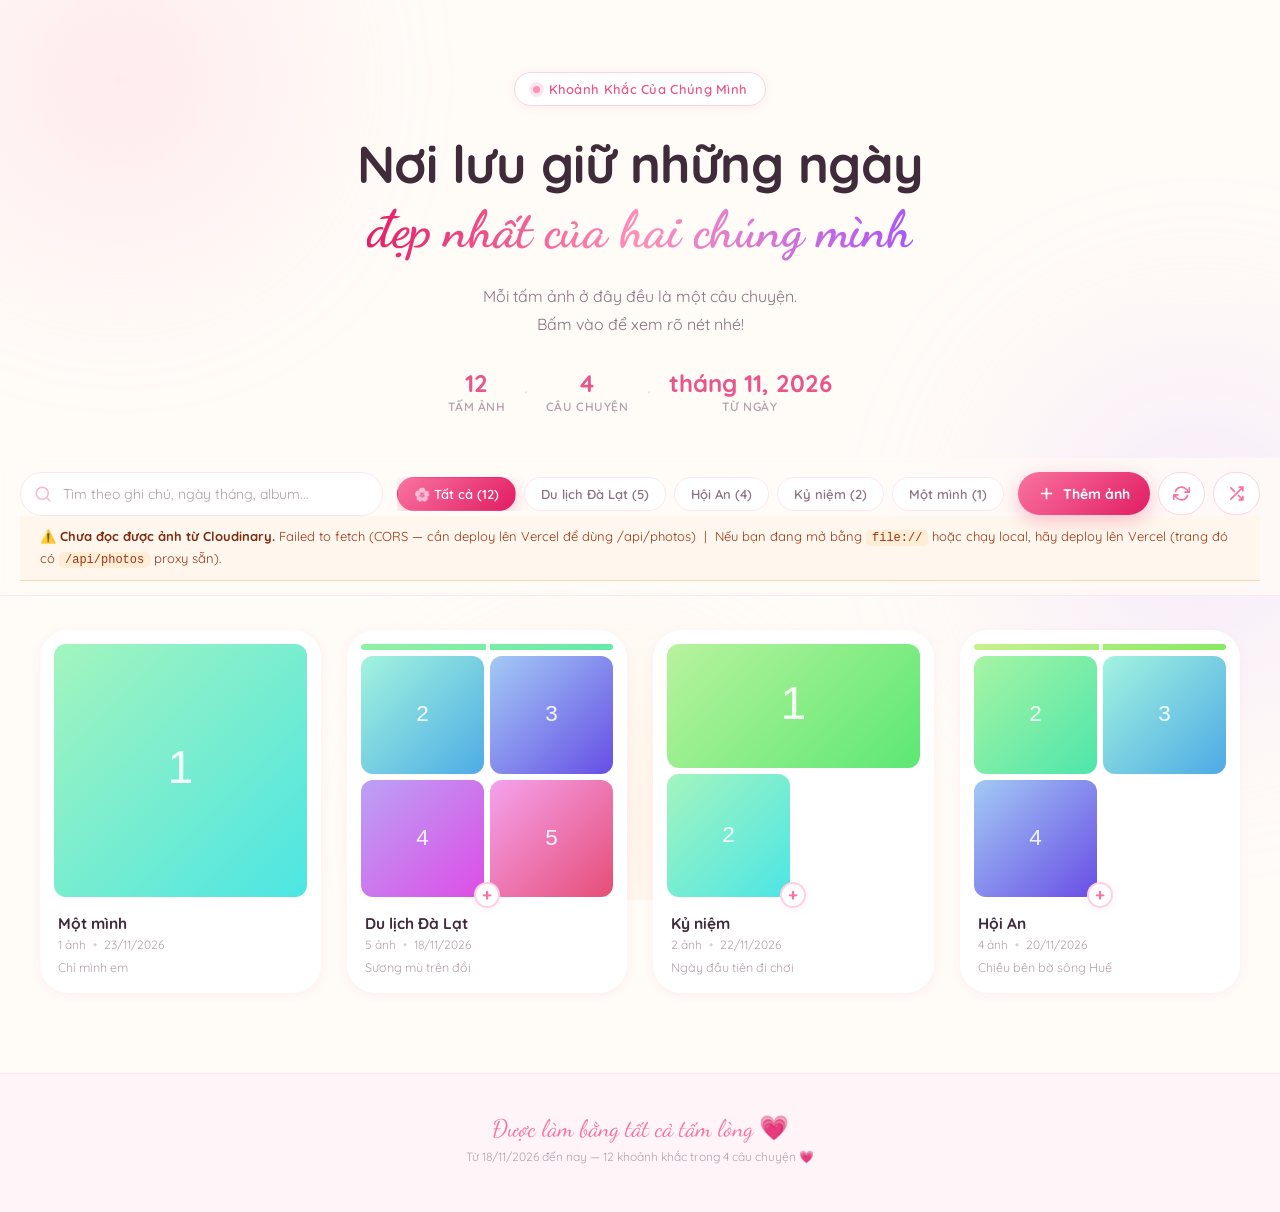
==== _preview.html @ a109d5a9 "update view" ====
<!DOCTYPE html>
<html lang="vi">
<head>
  <meta charset="UTF-8">
  <meta name="viewport" content="width=device-width, initial-scale=1.0">
  <title>Khoảnh Khắc Của Chúng Mình 💕</title>
  <link href="https://fonts.googleapis.com/css2?family=Quicksand:wght@400;500;600;700&family=Dancing+Script:wght@500;700&display=swap" rel="stylesheet">
  <link rel="stylesheet" href="style.css">
</head>
<body>
  <div class="bg-decor" aria-hidden="true">
    <div class="blob blob-1"></div><div class="blob blob-2"></div><div class="blob blob-3"></div>
    <div class="hearts" id="hearts"></div>
  </div>

  <header class="hero"><div class="hero-inner">
    <div class="hero-badge"><span class="dot"></span>Khoảnh Khắc Của Chúng Mình</div>
    <h1 class="hero-title">Nơi lưu giữ những ngày<br><span class="script">đẹp nhất của hai chúng mình</span></h1>
    <p class="hero-sub">Mỗi tấm ảnh ở đây đều là một câu chuyện.<br>Bấm vào để xem rõ nét nhé!</p>
    <div class="hero-stats">
      <div class="stat"><span class="stat-num" id="statPhotos">0</span><span class="stat-label">tấm ảnh</span></div>
      <div class="stat-sep">·</div>
      <div class="stat"><span class="stat-num" id="statAlbums">0</span><span class="stat-label">câu chuyện</span></div>
      <div class="stat-sep">·</div>
      <div class="stat"><span class="stat-num" id="statSince">—</span><span class="stat-label">từ ngày</span></div>
    </div>
  </div></header>

  <div class="toolbar" id="toolbar"><div class="toolbar-inner">
    <div class="search-box">
      <svg viewBox="0 0 24 24" class="search-icon"><path d="M21 21l-4.35-4.35M19 11a8 8 0 1 1-16 0 8 8 0 0 1 16 0z"/></svg>
      <input type="search" id="searchInput" placeholder="Tìm theo ghi chú, ngày tháng, album..." autocomplete="off">
    </div>
    <div class="filters" id="filters"></div>
    <div class="toolbar-actions">
      <button class="btn btn-primary" id="btnUpload"><svg viewBox="0 0 24 24"><path d="M12 5v14M5 12h14"/></svg>Thêm ảnh</button>
      <button class="btn btn-ghost" id="btnRefresh" title="Quét lại ảnh từ Cloudinary"><svg viewBox="0 0 24 24"><path d="M23 4v6h-6M1 20v-6h6M3.51 9a9 9 0 0 1 14.85-3.36L23 10M1 14l4.64 4.36A9 9 0 0 0 20.49 15"/></svg></button>
      <button class="btn btn-ghost" id="btnShuffle" title="Xem ngẫu nhiên"><svg viewBox="0 0 24 24"><path d="M16 3h5v5M4 20L21 3M21 16v5h-5M15 15l6 6M4 4l5 5"/></svg></button>
    </div>
  </div></div>

  <main class="container">
    <div class="stories" id="stories"></div>
    <div class="gallery" id="gallery" hidden></div>
    <div class="empty" id="emptyState" hidden>
      <div class="empty-emoji">📷</div><h3>Chưa có ảnh nào</h3>
      <p>Hãy thêm những tấm ảnh đầu tiên của hai chúng mình nhé!</p>
    </div>
    <div class="no-result" id="noResult" hidden><div class="empty-emoji">🔍</div><h3>Không tìm thấy ảnh nào</h3><p>Thử tìm với từ khóa khác nhé.</p></div>
    <div class="load-more-wrap" id="loadMoreWrap" hidden><button class="btn btn-soft" id="btnLoadMore">Xem thêm ảnh</button></div>
  </main>

  <div class="lightbox" id="lightbox" hidden>
    <button class="lb-close" id="lbClose"><svg viewBox="0 0 24 24"><path d="M18 6L6 18M6 6l12 12"/></svg></button>
    <button class="lb-nav lb-prev" id="lbPrev"><svg viewBox="0 0 24 24"><path d="M15 18l-6-6 6-6"/></svg></button>
    <button class="lb-nav lb-next" id="lbNext"><svg viewBox="0 0 24 24"><path d="M9 18l6-6-6-6"/></svg></button>
    <figure class="lb-figure">
      <div class="lb-image-wrap"><img id="lbImage" src="" alt=""><div class="lb-spinner" id="lbSpinner"></div></div>
      <figcaption class="lb-caption">
        <p id="lbNote" class="lb-note"></p>
        <div class="lb-meta"><span id="lbDate"></span><span class="dot-sep">•</span><span id="lbAlbum"></span></div>
        <div class="lb-tools">
          <a id="lbDownload" class="btn btn-soft" download>⬇ Tải ảnh</a>
          <a id="lbShare" class="btn btn-soft" target="_blank" rel="noopener">🔗 Mở ảnh gốc</a>
          <button class="btn btn-danger" id="lbDelete" type="button">🗑 Xóa ảnh</button>
        </div>
      </figcaption>
    </figure>
  </div>

  <div class="album-view" id="albumView" hidden>
    <div class="album-backdrop" data-close-album></div>
    <div class="album-panel">
      <header class="album-head">
        <div class="album-head-info">
          <h2 class="album-title" id="albumTitle">Album</h2>
          <div class="album-meta"><span id="albumCount">0 ảnh</span><span class="dot-sep">•</span><span id="albumDate"></span></div>
        </div>
        <div class="album-head-actions">
          <button class="btn btn-soft btn-sm" id="btnAddToAlbum" type="button">➕ Thêm ảnh</button>
          <button class="btn btn-soft btn-sm" id="btnEditAlbum" type="button">✏️ Sửa thông tin</button>
          <button class="btn btn-danger btn-sm" id="btnDeleteAlbum" type="button">🗑 Xóa album</button>
          <button class="album-close" id="albumClose"><svg viewBox="0 0 24 24"><path d="M18 6L6 18M6 6l12 12"/></svg></button>
        </div>
      </header>
      <div class="album-edit" id="albumEdit" hidden>
        <div class="album-edit-grid">
          <label class="field"><span class="field-label">Tên album</span><input type="text" id="albumEditName" placeholder="VD: Hội An..."></label>
          <label class="field"><span class="field-label">Ngày chụp</span><input type="date" id="albumEditDate"></label>
          <label class="field field-wide"><span class="field-label">Ghi chú</span><textarea id="albumEditNote" rows="2"></textarea></label>
        </div>
        <div class="album-edit-actions">
          <button class="btn btn-ghost btn-sm" id="btnCancelAlbumEdit" type="button">Hủy</button>
          <button class="btn btn-primary btn-sm" id="btnSaveAlbumEdit" type="button">💾 Lưu</button>
        </div>
      </div>
      <div class="album-grid" id="albumGrid"></div>
    </div>
  </div>

  <div class="modal" id="uploadModal" hidden>
    <div class="modal-backdrop" data-close></div>
    <div class="modal-card">
      <button class="modal-close" id="modalClose"><svg viewBox="0 0 24 24"><path d="M18 6L6 18M6 6l12 12"/></svg></button>
      <h2 class="modal-title">Thêm ảnh mới 💕</h2>
      <div class="dropzone" id="dropzone">
        <div class="dz-icon">🌸</div><p class="dz-title">Kéo thả ảnh vào đây</p><p class="dz-sub">hoặc</p>
        <button class="btn btn-soft" id="btnPick">Chọn ảnh từ máy</button>
        <p class="dz-hint">JPG · PNG · WEBP · GIF — tối đa 10MB mỗi ảnh</p>
        <input type="file" id="fileInput" accept="image/*" multiple hidden>
      </div>
      <div class="upload-form" id="uploadForm" hidden>
        <label class="field"><span class="field-label">Ghi chú cho tấm ảnh</span><textarea id="noteInput" rows="3"></textarea></label>
        <label class="field"><span class="field-label">Ngày chụp</span><input type="date" id="dateInput"></label>
        <label class="field"><span class="field-label">Album</span><input type="text" id="albumInput" list="albumList"><datalist id="albumList"></datalist></label>
        <div class="cloud-setup" id="cloudSetup" hidden>
          <div class="cloud-setup-head"><span class="cloud-setup-icon">☁️</span><div><strong>Cấu hình Cloudinary</strong><p>Lấy Cloud Name tại Cloudinary → Settings → API Keys</p></div></div>
          <div class="cloud-setup-row"><input type="text" id="cloudNameInput" placeholder="Cloud Name"><button class="btn btn-soft" id="btnSaveCloud">Lưu</button></div>
          <div class="cloud-keys"><input type="text" id="apiKeyInput" placeholder="API Key"><input type="password" id="apiSecretInput" placeholder="API Secret"><button class="btn btn-soft" id="btnSaveKeys">Lưu</button></div>
          <p class="cloud-setup-note"><b>Cloud Name</b> để upload ảnh. <b>API Key + Secret</b> để web đọc lại danh sách ảnh.</p>
          <button class="btn btn-soft btn-block" id="btnUseDefaultCloud" type="button">⚡ Dùng cấu hình có sẵn</button>
        </div>
        <div class="preview-row" id="previewRow"></div>
        <div class="modal-actions"><button class="btn btn-ghost" id="btnCancelUpload">Hủy</button><button class="btn btn-primary" id="btnDoUpload"><span id="uploadBtnText">Tải lên</span></button></div>
      </div>
    </div>
  </div>

  <div class="toast-wrap" id="toastWrap"></div>
  <footer class="footer"><p>Được làm bằng tất cả tấm lòng 💗</p><p class="footer-sub" id="footerSub"></p></footer>

  <script>
    // Dữ liệu giả để test giao diện
    var IMGS = [];
    function mk(n, gid, album, date, note, label){
      for(var i=1;i<=n;i++){
        IMGS.push({
          id: gid+'_'+i,
          url: 'data:image/svg+xml;utf8,' + encodeURIComponent(
            '<svg xmlns="http://www.w3.org/2000/svg" width="600" height="600">' +
            '<defs><linearGradient id="g" x1="0" y1="0" x2="1" y2="1">' +
            '<stop offset="0" stop-color="hsl('+((i*47+label*23)%360)+',80%,80%)"/>' +
            '<stop offset="1" stop-color="hsl('+((i*47+label*23+40)%360)+',75%,60%)"/>' +
            '</linearGradient></defs><rect width="600" height="600" fill="url(#g)"/>' +
            '<text x="300" y="330" font-size="110" font-family="sans-serif" fill="rgba(255,255,255,.9)" text-anchor="middle">'+(i)+'</text>' +
            '</svg>'),
          filename: 'photo'+i+'.jpg',
          note: note,
          date: date,
          album: album,
          groupId: gid,
          uploadedAt: '2026-11-'+(20+label)+'T0'+(label)+':00:00.000Z'
        });
      }
    }
    mk(4,'gA','Hội An','2026-11-20','Chiều bên bờ sông Huế',1);
    mk(2,'gB','Kỷ niệm','2026-11-22','Ngày đầu tiên đi chơi',2);
    mk(5,'gC','Du lịch Đà Lạt','2026-11-18','Sương mù trên đồi',3);
    mk(1,'gD','Một mình','2026-11-23','Chỉ mình em',4);
    window.__SEED = IMGS;
  </script>
  <script src="app.js?v=3"></script>
  <script>
    // Ghi đè loadPhotos để dùng data giả
    window.addEventListener('load', function(){
      setTimeout(function(){
        photos = window.__SEED.slice();
        filtered = photos.slice();
        applyFilters();
        renderStats();
        renderAlbumList();
      }, 300);
    });
  </script>
</body>
</html>
---- style.css ----
/* ==========================================================
   Khoảnh Khắc Của Chúng Mình — Stylesheet
   ========================================================== */

:root {
  --pink-50:  #fff5f8;
  --pink-100: #ffe6ee;
  --pink-200: #ffd0e0;
  --pink-300: #ffb3ce;
  --pink-400: #ff8fb8;
  --pink-500: #f973a0;
  --pink-600: #e8558a;
  --rose:     #e11d63;

  --purple-200: #e9d5ff;
  --purple-400: #c084fc;
  --purple-500: #a855f7;

  --cream:    #fffbf7;
  --ink:      #3f2b3a;
  --ink-soft: #8a7382;
  --ink-mute: #b39fab;

  --white: #ffffff;
  --shadow-sm: 0 2px 10px rgba(226, 100, 150, .08);
  --shadow-md: 0 8px 30px rgba(226, 100, 150, .14);
  --shadow-lg: 0 20px 60px rgba(226, 100, 150, .22);

  --radius-sm: 12px;
  --radius-md: 18px;
  --radius-lg: 28px;
  --radius-xl: 36px;

  --font-body: 'Quicksand', -apple-system, BlinkMacSystemFont, 'Segoe UI', sans-serif;
  --font-script: 'Dancing Script', cursive;
}

* { box-sizing: border-box; }

html { scroll-behavior: smooth; }

body {
  margin: 0;
  min-height: 100vh;
  font-family: var(--font-body);
  color: var(--ink);
  background: var(--cream);
  overflow-x: hidden;
  -webkit-font-smoothing: antialiased;
}

img { display: block; max-width: 100%; }

button, input, textarea {
  font-family: inherit;
  font-size: inherit;
  color: inherit;
}

[hidden] { display: none !important; }

/* ==========================================================
   NỀN TRANG TRÍ
   ========================================================== */

.bg-decor {
  position: fixed;
  inset: 0;
  z-index: -1;
  overflow: hidden;
  pointer-events: none;
}

.blob {
  position: absolute;
  border-radius: 50%;
  filter: blur(70px);
  opacity: .5;
}

.blob-1 {
  width: 480px; height: 480px;
  top: -160px; left: -120px;
  background: radial-gradient(circle, #ffd0e0, transparent 70%);
  animation: float1 18s ease-in-out infinite;
}

.blob-2 {
  width: 520px; height: 520px;
  top: 30%; right: -180px;
  background: radial-gradient(circle, #e9d5ff, transparent 70%);
  animation: float2 22s ease-in-out infinite;
}

.blob-3 {
  width: 420px; height: 420px;
  bottom: -140px; left: 30%;
  background: radial-gradient(circle, #ffe6cc, transparent 70%);
  animation: float3 20s ease-in-out infinite;
}

@keyframes float1 {
  0%, 100% { transform: translate(0, 0) scale(1); }
  50%      { transform: translate(60px, 40px) scale(1.12); }
}

@keyframes float2 {
  0%, 100% { transform: translate(0, 0) scale(1); }
  50%      { transform: translate(-70px, -50px) scale(1.08); }
}

@keyframes float3 {
  0%, 100% { transform: translate(0, 0) scale(1); }
  50%      { transform: translate(40px, -60px) scale(1.1); }
}

/* Trái tim bay */
.hearts {
  position: absolute;
  inset: 0;
}

.heart {
  position: absolute;
  bottom: -40px;
  font-size: 18px;
  opacity: 0;
  animation: floatUp linear infinite;
  will-change: transform, opacity;
}

@keyframes floatUp {
  0%   { opacity: 0; transform: translateY(0) scale(.6) rotate(0deg); }
  10%  { opacity: .8; }
  85%  { opacity: .6; }
  100% { opacity: 0; transform: translateY(-105vh) scale(1.15) rotate(20deg); }
}

/* ==========================================================
   HERO
   ========================================================== */

.hero {
  padding: 72px 20px 44px;
  text-align: center;
}

.hero-inner {
  max-width: 720px;
  margin: 0 auto;
}

.hero-badge {
  display: inline-flex;
  align-items: center;
  gap: 9px;
  padding: 8px 18px;
  border-radius: 999px;
  background: var(--white);
  border: 1px solid var(--pink-200);
  box-shadow: var(--shadow-sm);
  font-size: 13px;
  font-weight: 600;
  color: var(--pink-600);
  letter-spacing: .3px;
}

.hero-badge .dot {
  width: 7px; height: 7px;
  border-radius: 50%;
  background: var(--pink-400);
  box-shadow: 0 0 0 4px var(--pink-100);
  animation: pulse 2.2s ease-in-out infinite;
}

@keyframes pulse {
  0%, 100% { box-shadow: 0 0 0 4px var(--pink-100); }
  50%      { box-shadow: 0 0 0 8px var(--pink-50); }
}

.hero-title {
  margin: 26px 0 0;
  font-size: clamp(30px, 6vw, 52px);
  font-weight: 700;
  line-height: 1.22;
  color: var(--ink);
  letter-spacing: -.5px;
}

.hero-title .script {
  font-family: var(--font-script);
  background: linear-gradient(100deg, var(--rose), var(--pink-400), var(--purple-500));
  -webkit-background-clip: text;
  background-clip: text;
  color: transparent;
  font-weight: 700;
}

.hero-sub {
  margin: 20px auto 0;
  max-width: 460px;
  font-size: 16px;
  line-height: 1.75;
  color: var(--ink-soft);
}

.hero-stats {
  margin-top: 30px;
  display: flex;
  align-items: center;
  justify-content: center;
  gap: 18px;
  flex-wrap: wrap;
}

.stat {
  display: flex;
  flex-direction: column;
  align-items: center;
  gap: 1px;
}

.stat-num {
  font-size: 24px;
  font-weight: 700;
  color: var(--pink-600);
  font-variant-numeric: tabular-nums;
}

.stat-label {
  font-size: 12px;
  color: var(--ink-mute);
  font-weight: 600;
  text-transform: uppercase;
  letter-spacing: .6px;
}

.stat-sep { color: var(--pink-200); font-size: 22px; }

/* ==========================================================
   TOOLBAR
   ========================================================== */

.toolbar {
  position: sticky;
  top: 0;
  z-index: 40;
  padding: 14px 20px;
  background: rgba(255, 251, 247, .82);
  backdrop-filter: blur(14px);
  -webkit-backdrop-filter: blur(14px);
  border-bottom: 1px solid var(--pink-100);
}

.toolbar-inner {
  max-width: 1240px;
  margin: 0 auto;
  display: flex;
  align-items: center;
  gap: 14px;
  flex-wrap: wrap;
}

.search-box {
  position: relative;
  flex: 1 1 260px;
  min-width: 220px;
}

.search-icon {
  position: absolute;
  left: 14px; top: 50%;
  transform: translateY(-50%);
  width: 18px; height: 18px;
  fill: none;
  stroke: var(--pink-300);
  stroke-width: 2;
  stroke-linecap: round;
  pointer-events: none;
}

.search-box input {
  width: 100%;
  padding: 12px 16px 12px 42px;
  border: 1.5px solid var(--pink-100);
  border-radius: 999px;
  background: var(--white);
  outline: none;
  transition: border-color .2s, box-shadow .2s;
  font-size: 14px;
}

.search-box input::placeholder { color: var(--ink-mute); }

.search-box input:focus {
  border-color: var(--pink-300);
  box-shadow: 0 0 0 4px var(--pink-50);
}

.filters {
  display: flex;
  gap: 8px;
  overflow-x: auto;
  scrollbar-width: none;
  max-width: 100%;
}

.filters::-webkit-scrollbar { display: none; }

.chip {
  flex: 0 0 auto;
  padding: 8px 16px;
  border-radius: 999px;
  border: 1.5px solid var(--pink-100);
  background: var(--white);
  color: var(--ink-soft);
  font-size: 13px;
  font-weight: 600;
  cursor: pointer;
  transition: all .2s;
  white-space: nowrap;
}

.chip:hover {
  border-color: var(--pink-300);
  color: var(--pink-600);
  transform: translateY(-1px);
}

.chip.active {
  background: linear-gradient(135deg, var(--pink-500), var(--rose));
  border-color: transparent;
  color: var(--white);
  box-shadow: 0 4px 14px rgba(233, 85, 138, .35);
}

.toolbar-actions {
  display: flex;
  gap: 8px;
  margin-left: auto;
}

/* ==========================================================
   BUTTONS
   ========================================================== */

.btn {
  display: inline-flex;
  align-items: center;
  justify-content: center;
  gap: 8px;
  padding: 12px 20px;
  border: none;
  border-radius: 999px;
  font-size: 14px;
  font-weight: 700;
  cursor: pointer;
  text-decoration: none;
  transition: transform .18s, box-shadow .18s, opacity .18s;
  white-space: nowrap;
}

.btn svg {
  width: 17px; height: 17px;
  fill: none;
  stroke: currentColor;
  stroke-width: 2.4;
  stroke-linecap: round;
  stroke-linejoin: round;
}

.btn:active { transform: scale(.96); }

.btn:disabled { opacity: .5; cursor: not-allowed; }

.btn-primary {
  background: linear-gradient(135deg, var(--pink-500), var(--rose));
  color: var(--white);
  box-shadow: 0 6px 20px rgba(233, 85, 138, .35);
}

.btn-primary:hover:not(:disabled) {
  transform: translateY(-2px);
  box-shadow: 0 10px 26px rgba(233, 85, 138, .45);
}

.btn-soft {
  background: var(--pink-50);
  color: var(--pink-600);
  border: 1.5px solid var(--pink-200);
}

.btn-soft:hover:not(:disabled) {
  background: var(--pink-100);
  transform: translateY(-1px);
}

.btn-ghost {
  background: var(--white);
  color: var(--pink-500);
  border: 1.5px solid var(--pink-200);
  padding: 12px 14px;
}

.btn-ghost:hover { background: var(--pink-50); }

/* ---------- Cảnh báo Cloudinary ---------- */

.cloud-status {
  max-width: 1240px;
  margin: 0 auto;
  padding: 10px 20px;
  background: #fff7ed;
  border-bottom: 1px solid #fed7aa;
  color: #9a3412;
  font-size: 13px;
  line-height: 1.6;
}

.cloud-status code {
  background: #ffedd5;
  padding: 1px 6px;
  border-radius: 5px;
  font-size: 12px;
}

.cloud-status b { color: #7c2d12; }

/* ---------- Thanh đồng bộ ảnh ---------- */

.sync-bar {
  background: linear-gradient(135deg, #fdf4ff, #f0f9ff);
  border-bottom: 1px solid var(--purple-200);
}

.sync-inner {
  max-width: 1240px;
  margin: 0 auto;
  padding: 10px 20px;
  display: flex;
  align-items: center;
  gap: 14px;
  flex-wrap: wrap;
}

.sync-text {
  flex: 1 1 260px;
  font-size: 13px;
  color: var(--ink-soft);
  line-height: 1.6;
}

.sync-text b {
  color: var(--pink-600);
  font-size: 15px;
}

.sync-actions {
  display: flex;
  gap: 8px;
  flex-wrap: wrap;
}

.btn-sm {
  padding: 8px 14px;
  font-size: 12.5px;
}

.btn-sm svg { width: 15px; height: 15px; }

/* ==========================================================
   GALLERY GRID
   ========================================================== */

.container {
  max-width: 1240px;
  margin: 0 auto;
  padding: 34px 20px 80px;
}

/* ==========================================================
   CÂU CHUYỆN (STORY GRID) — mỗi nhóm ảnh = 1 ô ghép ảnh
   ========================================================== */

.stories {
  display: grid;
  grid-template-columns: repeat(auto-fill, minmax(280px, 1fr));
  gap: 26px;
}

.story {
  position: relative;
  background: var(--white);
  border-radius: var(--radius-lg);
  padding: 14px;
  box-shadow: var(--shadow-sm);
  cursor: pointer;
  transition: transform .35s cubic-bezier(.2, .8, .3, 1), box-shadow .35s;
  animation: fadeUp .5s backwards;
  outline: none;
}

.story:hover {
  transform: translateY(-6px);
  box-shadow: var(--shadow-lg);
}

.story:focus-visible {
  box-shadow: var(--shadow-lg), 0 0 0 3px var(--pink-300);
}

/* --- Khung ảnh xếp lệch nhau --- */
.story-frames {
  position: relative;
  display: grid;
  grid-template-columns: repeat(2, 1fr);
  grid-template-rows: repeat(2, 1fr);
  gap: 6px;
  aspect-ratio: 1 / 1;
  margin-bottom: 12px;
}

.story-frame {
  position: relative;
  overflow: hidden;
  border-radius: 12px;
  background: var(--pink-50);
}

.story-frame img {
  width: 100%;
  height: 100%;
  object-fit: cover;
  display: block;
  transition: transform .5s cubic-bezier(.2, .8, .3, 1);
}

.story:hover .story-frame img { transform: scale(1.06); }

/* Ảnh 1 chiếm 2x2 */
.story-frame-1 {
  grid-column: 1 / 3;
  grid-row: 1 / 3;
}

/* Khi chỉ có 1 ảnh */
.story-frames:has(.story-frame-1:only-child) {
  grid-template-columns: 1fr;
  grid-template-rows: 1fr;
}

.story-frames:has(.story-frame-1:only-child) .story-frame-1 {
  grid-column: 1 / 2;
  grid-row: 1 / 2;
}

/* Dấu "+" nối các khung */
.story-plus {
  position: absolute;
  left: 50%;
  bottom: -11px;
  transform: translateX(-50%);
  width: 26px;
  height: 26px;
  border-radius: 50%;
  background: var(--white);
  color: var(--pink-500);
  border: 2px solid var(--pink-200);
  display: flex;
  align-items: center;
  justify-content: center;
  font-size: 17px;
  font-weight: 700;
  line-height: 1;
  box-shadow: var(--shadow-sm);
  z-index: 3;
}

/* --- Thông tin nhóm --- */
.story-info { padding: 4px 4px 2px; }

.story-title {
  margin: 0 0 4px;
  font-size: 15.5px;
  font-weight: 700;
  color: var(--ink);
  font-family: 'Quicksand', sans-serif;
}

.story-sub {
  display: flex;
  align-items: center;
  gap: 7px;
  font-size: 12px;
  color: var(--ink-mute);
  margin-bottom: 6px;
}

.story-note {
  margin: 0;
  font-size: 12.5px;
  line-height: 1.55;
  color: var(--ink-mute);
  display: -webkit-box;
  -webkit-line-clamp: 2;
  -webkit-box-orient: vertical;
  overflow: hidden;
}

/* ==========================================================
   ALBUM VIEW (modal xem nhóm ảnh)
   ========================================================== */

.album-view {
  position: fixed;
  inset: 0;
  z-index: 500;
  display: flex;
  align-items: center;
  justify-content: center;
  padding: 24px;
}

.album-view[hidden] { display: none; }

.album-backdrop {
  position: absolute;
  inset: 0;
  background: rgba(40, 25, 50, .55);
  backdrop-filter: blur(6px);
  animation: fadeIn .2s ease;
}

.album-panel {
  position: relative;
  z-index: 1;
  width: 100%;
  max-width: 1000px;
  max-height: 88vh;
  background: var(--white);
  border-radius: 24px;
  box-shadow: 0 30px 80px rgba(0, 0, 0, .3);
  display: flex;
  flex-direction: column;
  overflow: hidden;
  animation: popIn .28s cubic-bezier(.34, 1.56, .64, 1);
}

.album-head {
  display: flex;
  align-items: flex-start;
  justify-content: space-between;
  gap: 16px;
  padding: 20px 24px 16px;
  border-bottom: 1.5px solid var(--pink-100);
  flex-shrink: 0;
}

.album-title {
  margin: 0 0 4px;
  font-family: 'Dancing Script', cursive;
  font-size: 30px;
  color: var(--pink-600);
  line-height: 1.2;
}

.album-meta {
  display: flex;
  align-items: center;
  gap: 7px;
  font-size: 12.5px;
  color: var(--ink-mute);
}

.album-head-actions {
  display: flex;
  align-items: center;
  gap: 8px;
  flex-wrap: wrap;
}

.album-close {
  width: 38px;
  height: 38px;
  border: none;
  border-radius: 50%;
  background: var(--pink-50);
  color: var(--pink-600);
  cursor: pointer;
  display: flex;
  align-items: center;
  justify-content: center;
  flex-shrink: 0;
  transition: background .2s;
}

.album-close:hover { background: var(--pink-100); }

.album-close svg {
  width: 20px;
  height: 20px;
  fill: none;
  stroke: currentColor;
  stroke-width: 2.2;
  stroke-linecap: round;
}

/* --- Form sửa thông tin --- */
.album-edit {
  padding: 16px 24px;
  background: var(--pink-50);
  border-bottom: 1.5px solid var(--pink-100);
  flex-shrink: 0;
  animation: fadeIn .2s ease;
}

.album-edit[hidden] { display: none; }

.album-edit-grid {
  display: grid;
  grid-template-columns: 1fr 1fr;
  gap: 12px;
}

.field-wide { grid-column: 1 / -1; }

.album-edit-actions {
  display: flex;
  gap: 8px;
  justify-content: flex-end;
  margin-top: 12px;
}

/* --- Lưới ảnh trong album --- */
.album-grid {
  display: grid;
  grid-template-columns: repeat(auto-fill, minmax(160px, 1fr));
  gap: 12px;
  padding: 20px 24px 26px;
  overflow-y: auto;
}

.album-cell {
  position: relative;
  margin: 0;
  aspect-ratio: 1 / 1;
  border-radius: 14px;
  overflow: hidden;
  background: var(--pink-50);
  cursor: zoom-in;
  animation: fadeUp .4s backwards;
  transition: transform .3s;
}

.album-cell:hover { transform: translateY(-4px) scale(1.02); }

.album-cell img {
  width: 100%;
  height: 100%;
  object-fit: cover;
  display: block;
}

.album-cell figcaption {
  position: absolute;
  left: 0;
  right: 0;
  bottom: 0;
  padding: 20px 10px 8px;
  background: linear-gradient(to top, rgba(40, 25, 50, .82), transparent);
  color: #fff;
  font-size: 11.5px;
  line-height: 1.4;
}

/* Responsive */
@media (max-width: 720px) {
  .stories { grid-template-columns: repeat(auto-fill, minmax(160px, 1fr)); gap: 16px; }
  .album-view { padding: 0; }
  .album-panel { max-width: 100%; max-height: 100%; height: 100%; border-radius: 0; }
  .album-head { padding: 16px 18px 12px; flex-direction: column; }
  .album-head-actions { width: 100%; }
  .album-grid { grid-template-columns: repeat(auto-fill, minmax(110px, 1fr)); padding: 16px 18px 22px; }
  .album-edit-grid { grid-template-columns: 1fr; }
  .album-title { font-size: 25px; }
}

.gallery {
  display: grid;
  grid-template-columns: repeat(auto-fill, minmax(250px, 1fr));
  gap: 20px;
}

.card {
  position: relative;
  border-radius: var(--radius-lg);
  overflow: hidden;
  background: var(--white);
  box-shadow: var(--shadow-sm);
  cursor: zoom-in;
  aspect-ratio: 4 / 5;
  transition: transform .35s cubic-bezier(.2, .8, .3, 1), box-shadow .35s;
  animation: fadeUp .5s backwards;
}

@keyframes fadeUp {
  from { opacity: 0; transform: translateY(22px); }
  to   { opacity: 1; transform: translateY(0); }
}

.card:hover {
  transform: translateY(-6px) scale(1.015);
  box-shadow: var(--shadow-lg);
  z-index: 2;
}

.card-img {
  width: 100%;
  height: 100%;
  object-fit: cover;
  transition: transform .6s cubic-bezier(.2, .8, .3, 1);
  background: linear-gradient(135deg, var(--pink-50), var(--pink-100));
}

.card:hover .card-img { transform: scale(1.08); }

/* Ảnh đã bị xóa trên Cloudinary (URL 404) */
.card-img-missing { display: none; }

.card-missing {
  position: absolute;
  inset: 0;
  display: flex;
  flex-direction: column;
  align-items: center;
  justify-content: center;
  gap: 6px;
  background: repeating-linear-gradient(
    45deg,
    var(--pink-50),
    var(--pink-50) 12px,
    var(--pink-100) 12px,
    var(--pink-100) 24px
  );
  color: var(--pink-600);
  text-align: center;
  padding: 12px;
}

.card-missing span { font-size: 34px; opacity: .6; }
.card-missing small { font-size: 12px; font-weight: 700; letter-spacing: .5px; }
.card-missing-note {
  font-size: 11px !important;
  font-weight: 400 !important;
  color: var(--ink-mute) !important;
  opacity: .8;
}

.card-overlay {
  position: absolute;
  inset: 0;
  background: linear-gradient(to top,
    rgba(63, 43, 58, .82) 0%,
    rgba(63, 43, 58, .35) 35%,
    rgba(63, 43, 58, 0) 65%);
  opacity: 0;
  transition: opacity .3s;
  display: flex;
  flex-direction: column;
  justify-content: flex-end;
  padding: 18px;
  color: var(--white);
}

.card:hover .card-overlay { opacity: 1; }

.card-note {
  font-size: 14px;
  font-weight: 600;
  line-height: 1.5;
  margin: 0 0 8px;
  display: -webkit-box;
  -webkit-line-clamp: 3;
  -webkit-box-orient: vertical;
  overflow: hidden;
}

.card-meta {
  display: flex;
  align-items: center;
  gap: 8px;
  font-size: 11.5px;
  font-weight: 600;
  opacity: .9;
}

.card-meta .sep { opacity: .5; }

.card-badge {
  position: absolute;
  top: 14px; left: 14px;
  padding: 5px 12px;
  border-radius: 999px;
  background: rgba(255, 255, 255, .92);
  backdrop-filter: blur(8px);
  color: var(--pink-600);
  font-size: 11px;
  font-weight: 700;
  box-shadow: var(--shadow-sm);
}

/* ==========================================================
   EMPTY / NO RESULT
   ========================================================== */

.empty, .no-result {
  text-align: center;
  padding: 80px 20px;
  animation: fadeUp .5s backwards;
}

.empty-emoji {
  font-size: 64px;
  margin-bottom: 16px;
  animation: bob 3s ease-in-out infinite;
}

@keyframes bob {
  0%, 100% { transform: translateY(0) rotate(-4deg); }
  50%      { transform: translateY(-12px) rotate(4deg); }
}

.empty h3, .no-result h3 {
  margin: 0 0 8px;
  font-size: 22px;
  color: var(--ink);
}

.empty p, .no-result p {
  margin: 0 0 24px;
  color: var(--ink-soft);
  font-size: 15px;
}

.load-more-wrap {
  text-align: center;
  margin-top: 40px;
}

/* ==========================================================
   LIGHTBOX
   ========================================================== */

.lightbox {
  position: fixed;
  inset: 0;
  z-index: 100;
  background: rgba(35, 22, 30, .93);
  backdrop-filter: blur(10px);
  display: flex;
  align-items: center;
  justify-content: center;
  padding: 30px 20px;
  animation: fadeIn .25s ease;
}

@keyframes fadeIn { from { opacity: 0; } to { opacity: 1; } }
@keyframes popIn {
  from { opacity: 0; transform: scale(.88) translateY(12px); }
  to   { opacity: 1; transform: scale(1) translateY(0); }
}

.lb-figure {
  margin: 0;
  max-width: min(1100px, 100%);
  max-height: 100%;
  display: flex;
  flex-direction: column;
  gap: 16px;
  align-items: center;
}

.lb-image-wrap {
  position: relative;
  border-radius: var(--radius-md);
  overflow: hidden;
  background: rgba(255, 255, 255, .05);
  box-shadow: 0 30px 80px rgba(0, 0, 0, .5);
  display: flex;
}

.lb-image-wrap img {
  max-width: 100%;
  max-height: 68vh;
  width: auto;
  height: auto;
  object-fit: contain;
}

.lb-spinner {
  position: absolute;
  top: 50%; left: 50%;
  transform: translate(-50%, -50%);
  width: 40px; height: 40px;
  border: 3px solid rgba(255, 255, 255, .2);
  border-top-color: var(--pink-300);
  border-radius: 50%;
  animation: spin .8s linear infinite;
  display: none;
}

.lb-spinner.show { display: block; }

@keyframes spin { to { transform: translate(-50%, -50%) rotate(360deg); } }

.lb-caption {
  color: var(--white);
  text-align: center;
  max-width: 640px;
}

.lb-note {
  margin: 0 0 8px;
  font-size: 16px;
  line-height: 1.6;
  font-weight: 600;
}

.lb-meta {
  display: flex;
  align-items: center;
  justify-content: center;
  gap: 9px;
  font-size: 12.5px;
  color: rgba(255, 255, 255, .65);
  margin-bottom: 14px;
}

.dot-sep { opacity: .5; }

.lb-tools {
  display: flex;
  gap: 10px;
  justify-content: center;
  flex-wrap: wrap;
}

.lb-tools .btn-soft {
  background: rgba(255, 255, 255, .12);
  border-color: rgba(255, 255, 255, .25);
  color: var(--white);
}

.lb-tools .btn-soft:hover { background: rgba(255, 255, 255, .2); }

/* Nút xóa ảnh trong lightbox */
.btn-danger {
  background: rgba(244, 63, 94, .18);
  color: #ffd9df;
  border: 1.5px solid rgba(244, 63, 94, .5);
}

.btn-danger:hover:not(:disabled) {
  background: rgba(244, 63, 94, .35);
  border-color: rgba(244, 63, 94, .8);
  transform: translateY(-1px);
}

.btn-danger:disabled {
  opacity: .55;
  cursor: not-allowed;
}

.btn-danger.btn-danger-solid {
  background: #f43f5e;
  color: #fff;
  border-color: #f43f5e;
}

.btn-danger.btn-danger-solid:hover:not(:disabled) {
  background: #e11d48;
  border-color: #e11d48;
}

/* ======== Hộp thoại xác nhận xóa ======== */
.confirm-overlay {
  position: fixed;
  inset: 0;
  z-index: 999;
  background: rgba(30, 20, 45, .55);
  backdrop-filter: blur(4px);
  display: flex;
  align-items: center;
  justify-content: center;
  padding: 20px;
  animation: fadeIn .18s ease;
}

.confirm-overlay[hidden] { display: none; }

.confirm-box {
  width: 100%;
  max-width: 400px;
  background: var(--white);
  border-radius: 20px;
  padding: 24px;
  box-shadow: 0 24px 60px rgba(0, 0, 0, .28);
  animation: popIn .22s cubic-bezier(.34, 1.56, .64, 1);
  text-align: center;
}

.confirm-title {
  margin: 0 0 10px;
  font-family: 'Dancing Script', cursive;
  font-size: 28px;
  color: var(--pink-600);
}

.confirm-msg {
  margin: 0 0 20px;
  font-size: 14px;
  line-height: 1.6;
  color: var(--ink);
}

.confirm-actions {
  display: flex;
  gap: 10px;
  justify-content: center;
}

.lb-close, .lb-nav {
  position: absolute;
  z-index: 5;
  width: 48px; height: 48px;
  border: none;
  border-radius: 50%;
  background: rgba(255, 255, 255, .12);
  color: var(--white);
  cursor: pointer;
  display: flex;
  align-items: center;
  justify-content: center;
  transition: background .2s, transform .2s;
}

.lb-close:hover, .lb-nav:hover {
  background: rgba(255, 255, 255, .26);
  transform: scale(1.08);
}

.lb-close svg, .lb-nav svg {
  width: 22px; height: 22px;
  fill: none;
  stroke: currentColor;
  stroke-width: 2;
  stroke-linecap: round;
}

.lb-close { top: 22px; right: 22px; }
.lb-prev  { left: 22px; top: 50%; transform: translateY(-50%); }
.lb-next  { right: 22px; top: 50%; transform: translateY(-50%); }

.lb-prev:hover, .lb-next:hover { transform: translateY(-50%) scale(1.08); }

/* ==========================================================
   MODAL
   ========================================================== */

.modal {
  position: fixed;
  inset: 0;
  z-index: 110;
  display: flex;
  align-items: center;
  justify-content: center;
  padding: 24px 18px;
  animation: fadeIn .22s ease;
}

.modal-backdrop {
  position: absolute;
  inset: 0;
  background: rgba(63, 43, 58, .55);
  backdrop-filter: blur(6px);
}

.modal-card {
  position: relative;
  width: min(560px, 100%);
  max-height: 92vh;
  overflow-y: auto;
  background: var(--white);
  border-radius: var(--radius-xl);
  padding: 32px;
  box-shadow: var(--shadow-lg);
  animation: popUp .3s cubic-bezier(.2, .9, .3, 1.1);
}

@keyframes popUp {
  from { opacity: 0; transform: translateY(26px) scale(.95); }
  to   { opacity: 1; transform: translateY(0) scale(1); }
}

.modal-title {
  margin: 0 0 22px;
  font-size: 24px;
  text-align: center;
  color: var(--ink);
}

.modal-close {
  position: absolute;
  top: 18px; right: 18px;
  width: 36px; height: 36px;
  border: none;
  border-radius: 50%;
  background: var(--pink-50);
  color: var(--pink-500);
  cursor: pointer;
  display: flex;
  align-items: center;
  justify-content: center;
  transition: background .2s, transform .2s;
}

.modal-close:hover { background: var(--pink-100); transform: rotate(90deg); }

.modal-close svg {
  width: 18px; height: 18px;
  fill: none; stroke: currentColor; stroke-width: 2.2; stroke-linecap: round;
}

/* ---------- Dropzone ---------- */

.dropzone {
  border: 2.5px dashed var(--pink-200);
  border-radius: var(--radius-lg);
  background: var(--pink-50);
  padding: 38px 24px;
  text-align: center;
  transition: all .25s;
  cursor: pointer;
}

.dropzone:hover, .dropzone.dragover {
  border-color: var(--pink-400);
  background: var(--pink-100);
  transform: scale(1.01);
}

.dz-icon { font-size: 46px; margin-bottom: 12px; }

.dz-title {
  margin: 0 0 6px;
  font-size: 17px;
  font-weight: 700;
  color: var(--ink);
}

.dz-sub {
  margin: 12px 0;
  font-size: 13px;
  color: var(--ink-mute);
}

.dz-hint {
  margin: 16px 0 0;
  font-size: 12px;
  color: var(--ink-mute);
}

/* ---------- Form ---------- */

.upload-form { animation: fadeUp .3s ease; }

.field {
  display: block;
  margin-bottom: 16px;
}

.field-label {
  display: block;
  margin-bottom: 7px;
  font-size: 13px;
  font-weight: 700;
  color: var(--ink-soft);
}

.field input, .field textarea {
  width: 100%;
  padding: 12px 15px;
  border: 1.5px solid var(--pink-100);
  border-radius: var(--radius-sm);
  background: var(--pink-50);
  outline: none;
  resize: vertical;
  transition: border-color .2s, box-shadow .2s, background .2s;
  font-size: 14px;
}

.field input:focus, .field textarea:focus {
  border-color: var(--pink-300);
  background: var(--white);
  box-shadow: 0 0 0 4px var(--pink-50);
}

.preview-row {
  display: flex;
  gap: 10px;
  flex-wrap: wrap;
  margin: 6px 0 20px;
}

/* ---------- Cấu hình Cloudinary ---------- */

.cloud-setup {
  background: linear-gradient(135deg, #f0f9ff, #fdf4ff);
  border: 1.5px dashed var(--purple-200);
  border-radius: var(--radius-md);
  padding: 16px;
  margin-bottom: 18px;
}

.cloud-setup-head {
  display: flex;
  align-items: flex-start;
  gap: 12px;
  margin-bottom: 12px;
}

.cloud-setup-icon { font-size: 24px; line-height: 1.2; }

.cloud-setup-head strong {
  display: block;
  font-size: 14px;
  color: var(--ink);
  margin-bottom: 2px;
}

.cloud-setup-head p {
  margin: 0;
  font-size: 12px;
  color: var(--ink-soft);
}

.cloud-setup-row {
  display: flex;
  gap: 8px;
}

.cloud-keys {
  display: flex;
  gap: 8px;
  margin-top: 8px;
}

.cloud-keys input {
  flex: 1;
  padding: 9px 13px;
  border: 1.5px solid var(--purple-200);
  border-radius: var(--radius-sm);
  background: var(--white);
  outline: none;
  font-size: 13px;
  min-width: 0;
}

.cloud-keys input:focus {
  border-color: var(--purple-400);
  box-shadow: 0 0 0 4px rgba(192, 132, 252, .12);
}

.cloud-setup-row input,
.cloud-keys input {
  flex: 1;
  padding: 10px 14px;
  border: 1.5px solid var(--purple-200);
  border-radius: var(--radius-sm);
  background: var(--white);
  outline: none;
  font-size: 13.5px;
  font-weight: 600;
  min-width: 0;
}

.cloud-setup-row input:focus {
  border-color: var(--purple-400);
  box-shadow: 0 0 0 4px rgba(192, 132, 252, .12);
}

.cloud-setup-note {
  margin: 10px 0 0 !important;
  font-size: 11.5px !important;
  color: var(--ink-mute) !important;
}

.cloud-setup-note code {
  background: var(--pink-100);
  padding: 1px 6px;
  border-radius: 5px;
  font-size: 11px;
  color: var(--pink-600);
}

#btnUseDefaultCloud {
  margin-top: 10px;
  width: 100%;
  border-style: dashed;
  border-color: var(--pink-300);
  color: var(--pink-600);
  font-weight: 700;
}

#btnUseDefaultCloud:hover {
  background: var(--pink-100);
  border-style: solid;
}

.preview-item {
  position: relative;
  width: 76px; height: 76px;
  border-radius: var(--radius-sm);
  overflow: hidden;
  border: 2px solid var(--pink-200);
  animation: fadeUp .35s backwards;
}

.preview-item img {
  width: 100%; height: 100%;
  object-fit: cover;
}

.preview-item .rm {
  position: absolute;
  top: 3px; right: 3px;
  width: 20px; height: 20px;
  border: none;
  border-radius: 50%;
  background: rgba(63, 43, 58, .72);
  color: #fff;
  font-size: 13px;
  line-height: 1;
  cursor: pointer;
  display: flex;
  align-items: center;
  justify-content: center;
}

.preview-item .rm:hover { background: var(--rose); }

.modal-actions {
  display: flex;
  gap: 10px;
  justify-content: flex-end;
  margin-top: 8px;
}

/* ==========================================================
   TOAST
   ========================================================== */

.toast-wrap {
  position: fixed;
  bottom: 24px;
  left: 50%;
  transform: translateX(-50%);
  z-index: 200;
  display: flex;
  flex-direction: column;
  gap: 10px;
  align-items: center;
  pointer-events: none;
}

.toast {
  padding: 13px 24px;
  border-radius: 999px;
  background: rgba(63, 43, 58, .95);
  color: var(--white);
  font-size: 14px;
  font-weight: 600;
  box-shadow: var(--shadow-md);
  animation: toastIn .3s cubic-bezier(.2, .9, .3, 1.1);
  max-width: 90vw;
  text-align: center;
}

.toast.success { background: linear-gradient(135deg, #f472b6, #db2777); }
.toast.error   { background: linear-gradient(135deg, #fb7185, #e11d48); }

@keyframes toastIn {
  from { opacity: 0; transform: translateY(18px) scale(.92); }
  to   { opacity: 1; transform: translateY(0) scale(1); }
}

.toast.out { animation: toastOut .3s forwards; }

@keyframes toastOut {
  to { opacity: 0; transform: translateY(14px) scale(.94); }
}

/* ==========================================================
   FOOTER
   ========================================================== */

.footer {
  text-align: center;
  padding: 40px 20px 50px;
  border-top: 1px solid var(--pink-100);
  background: var(--pink-50);
}

.footer p {
  margin: 0;
  font-family: var(--font-script);
  font-size: 24px;
  color: var(--pink-500);
}

.footer-sub {
  margin-top: 6px !important;
  font-family: var(--font-body) !important;
  font-size: 12px !important;
  color: var(--ink-mute) !important;
}

/* ==========================================================
   RESPONSIVE
   ========================================================== */

@media (max-width: 768px) {
  .hero { padding: 48px 18px 32px; }
  .toolbar { padding: 12px 14px; }
  .toolbar-inner { gap: 10px; }
  .toolbar-actions { width: 100%; margin-left: 0; }
  .toolbar-actions .btn-primary { flex: 1; }
  .gallery { grid-template-columns: repeat(auto-fill, minmax(150px, 1fr)); gap: 12px; }
  .container { padding: 24px 14px 60px; }
  .card { border-radius: var(--radius-md); }
  .lb-close { top: 14px; right: 14px; }
  .lb-prev  { left: 8px; }
  .lb-next  { right: 8px; }
  .lb-image-wrap img { max-height: 58vh; }
  .modal-card { padding: 26px 20px; border-radius: var(--radius-lg); }
}

@media (max-width: 420px) {
  .gallery { grid-template-columns: repeat(2, 1fr); }
  .stat-sep { display: none; }
  .hero-stats { gap: 22px; }
}

/* ==========================================================
   IN
   ========================================================== */

@media (prefers-reduced-motion: reduce) {
  *, *::before, *::after {
    animation-duration: .01ms !important;
    animation-iteration-count: 1 !important;
    transition-duration: .01ms !important;
  }
}
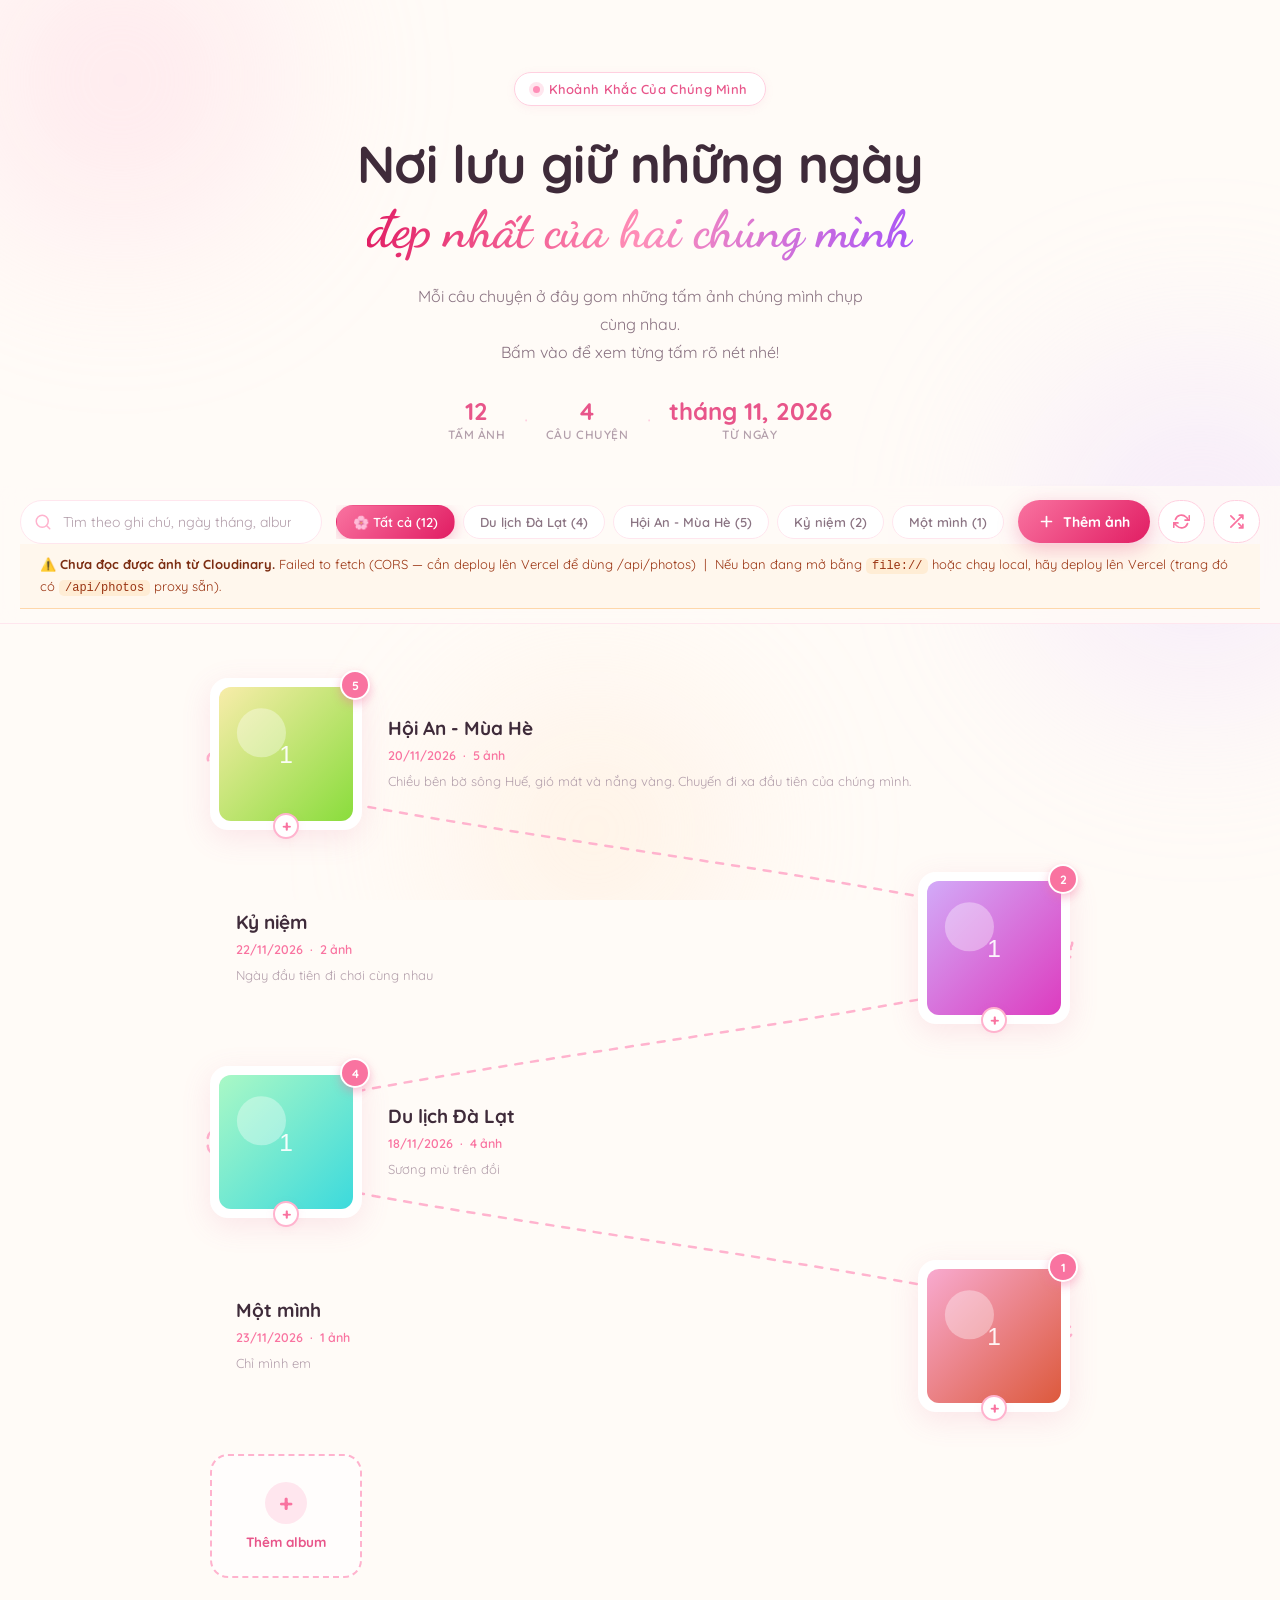
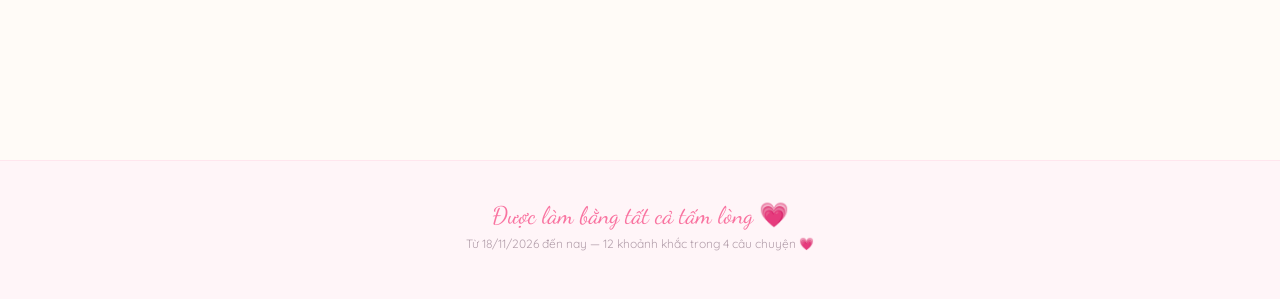
==== commit e396b508: "update V4" ====
--- a/_preview.html
+++ b/_preview.html
@@ -16,7 +16,7 @@
   <header class="hero"><div class="hero-inner">
     <div class="hero-badge"><span class="dot"></span>Khoảnh Khắc Của Chúng Mình</div>
     <h1 class="hero-title">Nơi lưu giữ những ngày<br><span class="script">đẹp nhất của hai chúng mình</span></h1>
-    <p class="hero-sub">Mỗi tấm ảnh ở đây đều là một câu chuyện.<br>Bấm vào để xem rõ nét nhé!</p>
+    <p class="hero-sub">Mỗi câu chuyện ở đây gom những tấm ảnh chúng mình chụp cùng nhau.<br>Bấm vào để xem từng tấm rõ nét nhé!</p>
     <div class="hero-stats">
       <div class="stat"><span class="stat-num" id="statPhotos">0</span><span class="stat-label">tấm ảnh</span></div>
       <div class="stat-sep">·</div>
@@ -130,38 +130,40 @@
   <footer class="footer"><p>Được làm bằng tất cả tấm lòng 💗</p><p class="footer-sub" id="footerSub"></p></footer>
 
   <script>
-    // Dữ liệu giả để test giao diện
     var IMGS = [];
-    function mk(n, gid, album, date, note, label){
+    function svgImg(h, txt){
+      return 'data:image/svg+xml;utf8,' + encodeURIComponent(
+        '<svg xmlns="http://www.w3.org/2000/svg" width="600" height="600">' +
+        '<defs><linearGradient id="g" x1="0" y1="0" x2="1" y2="1">' +
+        '<stop offset="0" stop-color="hsl('+h+',85%,82%)"/>' +
+        '<stop offset="1" stop-color="hsl('+(h+40)+',70%,55%)"/>' +
+        '</linearGradient></defs><rect width="600" height="600" fill="url(#g)"/>' +
+        '<circle cx="'+(150+txt*40)+'" cy="'+(180+txt*25)+'" r="110" fill="rgba(255,255,255,.35)"/>' +
+        '<text x="300" y="340" font-size="110" font-family="sans-serif" fill="rgba(255,255,255,.92)" text-anchor="middle">'+txt+'</text>' +
+        '</svg>');
+    }
+    function mk(n, gid, album, date, note, label, hue){
       for(var i=1;i<=n;i++){
         IMGS.push({
           id: gid+'_'+i,
-          url: 'data:image/svg+xml;utf8,' + encodeURIComponent(
-            '<svg xmlns="http://www.w3.org/2000/svg" width="600" height="600">' +
-            '<defs><linearGradient id="g" x1="0" y1="0" x2="1" y2="1">' +
-            '<stop offset="0" stop-color="hsl('+((i*47+label*23)%360)+',80%,80%)"/>' +
-            '<stop offset="1" stop-color="hsl('+((i*47+label*23+40)%360)+',75%,60%)"/>' +
-            '</linearGradient></defs><rect width="600" height="600" fill="url(#g)"/>' +
-            '<text x="300" y="330" font-size="110" font-family="sans-serif" fill="rgba(255,255,255,.9)" text-anchor="middle">'+(i)+'</text>' +
-            '</svg>'),
+          url: svgImg((hue+i*31)%360, i),
           filename: 'photo'+i+'.jpg',
-          note: note,
+          note: (i===1)?note:'',
           date: date,
           album: album,
           groupId: gid,
-          uploadedAt: '2026-11-'+(20+label)+'T0'+(label)+':00:00.000Z'
+          uploadedAt: '2026-11-'+(20-label)+'T0'+label+':00:00.000Z'
         });
       }
     }
-    mk(4,'gA','Hội An','2026-11-20','Chiều bên bờ sông Huế',1);
-    mk(2,'gB','Kỷ niệm','2026-11-22','Ngày đầu tiên đi chơi',2);
-    mk(5,'gC','Du lịch Đà Lạt','2026-11-18','Sương mù trên đồi',3);
-    mk(1,'gD','Một mình','2026-11-23','Chỉ mình em',4);
+    mk(5,'gA','Hội An - Mùa Hè','2026-11-20','Chiều bên bờ sông Huế, gió mát và nắng vàng. Chuyến đi xa đầu tiên của chúng mình.',1,20);
+    mk(2,'gB','Kỷ niệm','2026-11-22','Ngày đầu tiên đi chơi cùng nhau',2,240);
+    mk(4,'gC','Du lịch Đà Lạt','2026-11-18','Sương mù trên đồi',3,110);
+    mk(1,'gD','Một mình','2026-11-23','Chỉ mình em',4,300);
     window.__SEED = IMGS;
   </script>
-  <script src="app.js?v=3"></script>
+  <script src="app.js?v=5"></script>
   <script>
-    // Ghi đè loadPhotos để dùng data giả
     window.addEventListener('load', function(){
       setTimeout(function(){
         photos = window.__SEED.slice();
--- a/style.css
+++ b/style.css
@@ -479,21 +479,64 @@
 }
 
 /* ==========================================================
-   CÂU CHUYỆN (STORY GRID) — mỗi nhóm ảnh = 1 ô ghép ảnh
+   TIMELINE ZIGZAG — album xếp xen kẽ trái/phải, nối bằng đường nét đứt
    ========================================================== */
 
 .stories {
-  display: grid;
-  grid-template-columns: repeat(auto-fill, minmax(280px, 1fr));
-  gap: 26px;
-}
-
+  position: relative;
+  max-width: 860px;
+  margin: 0 auto;
+  padding: 20px 0 60px;
+}
+
+/* --- Đường nét đứt uốn lượn (vẽ bằng SVG, đặt trong .timeline-svg) --- */
+.timeline-svg {
+  position: absolute;
+  inset: 0;
+  width: 100%;
+  height: 100%;
+  pointer-events: none;
+  z-index: 0;
+  overflow: visible;
+}
+
+.timeline-path {
+  fill: none;
+  stroke: var(--pink-300);
+  stroke-width: 2.5;
+  stroke-linecap: round;
+  stroke-dasharray: 7 9;
+  animation: dashFlow 24s linear infinite;
+}
+
+@keyframes dashFlow {
+  to { stroke-dashoffset: -160; }
+}
+
+/* --- Mỗi hàng = 1 album --- */
+.story-row {
+  position: relative;
+  z-index: 1;
+  display: flex;
+  align-items: center;
+  margin-bottom: 42px;
+}
+
+/* Album lẻ → ảnh bên phải, mô tả bên trái.
+   Dùng class .odd/.even do JS gán để không bị ảnh hưởng bởi các element khác. */
+.story-row.odd { flex-direction: row-reverse; }
+
+/* --- Thẻ album (ảnh bìa) --- */
 .story {
   position: relative;
+  width: 152px;
+  height: 152px;
+  flex-shrink: 0;
+  border-radius: 18px;
+  overflow: visible;
   background: var(--white);
-  border-radius: var(--radius-lg);
-  padding: 14px;
-  box-shadow: var(--shadow-sm);
+  padding: 9px;
+  box-shadow: var(--shadow-md, 0 6px 18px rgba(63, 43, 58, .12));
   cursor: pointer;
   transition: transform .35s cubic-bezier(.2, .8, .3, 1), box-shadow .35s;
   animation: fadeUp .5s backwards;
@@ -501,33 +544,25 @@
 }
 
 .story:hover {
-  transform: translateY(-6px);
-  box-shadow: var(--shadow-lg);
+  transform: translateY(-6px) scale(1.04);
+  box-shadow: 0 14px 30px rgba(63, 43, 58, .2);
 }
 
 .story:focus-visible {
-  box-shadow: var(--shadow-lg), 0 0 0 3px var(--pink-300);
-}
-
-/* --- Khung ảnh xếp lệch nhau --- */
-.story-frames {
+  box-shadow: 0 0 0 3px var(--pink-400);
+}
+
+/* Ảnh bìa trong thẻ */
+.story-cover {
   position: relative;
-  display: grid;
-  grid-template-columns: repeat(2, 1fr);
-  grid-template-rows: repeat(2, 1fr);
-  gap: 6px;
-  aspect-ratio: 1 / 1;
-  margin-bottom: 12px;
-}
-
-.story-frame {
-  position: relative;
+  width: 100%;
+  height: 100%;
+  border-radius: 12px;
   overflow: hidden;
-  border-radius: 12px;
   background: var(--pink-50);
 }
 
-.story-frame img {
+.story-cover img {
   width: 100%;
   height: 100%;
   object-fit: cover;
@@ -535,76 +570,126 @@
   transition: transform .5s cubic-bezier(.2, .8, .3, 1);
 }
 
-.story:hover .story-frame img { transform: scale(1.06); }
-
-/* Ảnh 1 chiếm 2x2 */
-.story-frame-1 {
-  grid-column: 1 / 3;
-  grid-row: 1 / 3;
-}
-
-/* Khi chỉ có 1 ảnh */
-.story-frames:has(.story-frame-1:only-child) {
-  grid-template-columns: 1fr;
-  grid-template-rows: 1fr;
-}
-
-.story-frames:has(.story-frame-1:only-child) .story-frame-1 {
-  grid-column: 1 / 2;
-  grid-row: 1 / 2;
-}
-
-/* Dấu "+" nối các khung */
+.story:hover .story-cover img { transform: scale(1.08); }
+
+/* Số ảnh ở góc phải */
+.story-badge {
+  position: absolute;
+  top: -8px;
+  right: -8px;
+  min-width: 30px;
+  height: 30px;
+  padding: 0 8px;
+  border-radius: 15px;
+  background: var(--pink-500);
+  color: #fff;
+  font-size: 12px;
+  font-weight: 700;
+  display: flex;
+  align-items: center;
+  justify-content: center;
+  box-shadow: 0 4px 10px rgba(244, 115, 160, .45);
+  border: 2.5px solid var(--white);
+  z-index: 2;
+}
+
+/* Dấu "+" nhỏ ở góc */
 .story-plus {
   position: absolute;
+  bottom: -9px;
   left: 50%;
-  bottom: -11px;
   transform: translateX(-50%);
   width: 26px;
   height: 26px;
   border-radius: 50%;
   background: var(--white);
   color: var(--pink-500);
-  border: 2px solid var(--pink-200);
+  border: 2px solid var(--pink-300);
   display: flex;
   align-items: center;
   justify-content: center;
-  font-size: 17px;
+  font-size: 16px;
   font-weight: 700;
   line-height: 1;
   box-shadow: var(--shadow-sm);
-  z-index: 3;
-}
-
-/* --- Thông tin nhóm --- */
-.story-info { padding: 4px 4px 2px; }
+  z-index: 2;
+  pointer-events: none;
+}
+
+/* --- Thông tin album (bên đối diện thẻ) --- */
+.story-info {
+  flex: 1;
+  min-width: 0;
+  padding: 0 26px;
+  animation: fadeUp .6s backwards;
+}
 
 .story-title {
-  margin: 0 0 4px;
-  font-size: 15.5px;
+  margin: 0 0 6px;
+  font-size: 19px;
   font-weight: 700;
   color: var(--ink);
   font-family: 'Quicksand', sans-serif;
+  line-height: 1.3;
 }
 
 .story-sub {
   display: flex;
   align-items: center;
   gap: 7px;
-  font-size: 12px;
-  color: var(--ink-mute);
-  margin-bottom: 6px;
+  font-size: 12.5px;
+  color: var(--pink-500);
+  font-weight: 600;
+  margin-bottom: 8px;
 }
 
 .story-note {
   margin: 0;
-  font-size: 12.5px;
-  line-height: 1.55;
+  font-size: 13px;
+  line-height: 1.65;
   color: var(--ink-mute);
   display: -webkit-box;
-  -webkit-line-clamp: 2;
+  -webkit-line-clamp: 3;
   -webkit-box-orient: vertical;
   overflow: hidden;
+}
+
+/* --- Nút thêm album ở cuối timeline --- */
+.story-add {
+  display: flex;
+  flex-direction: column;
+  align-items: center;
+  gap: 9px;
+  width: 152px;
+  padding: 26px 0;
+  border: 2.5px dashed var(--pink-300);
+  border-radius: 18px;
+  background: rgba(255, 255, 255, .6);
+  color: var(--pink-600);
+  font-weight: 700;
+  font-size: 13.5px;
+  cursor: pointer;
+  transition: all .3s;
+  animation: fadeUp .5s backwards;
+}
+
+.story-add:hover {
+  background: var(--white);
+  border-color: var(--pink-500);
+  transform: translateY(-5px);
+  box-shadow: var(--shadow-sm);
+}
+
+.story-add-icon {
+  width: 42px;
+  height: 42px;
+  border-radius: 50%;
+  background: var(--pink-100);
+  display: flex;
+  align-items: center;
+  justify-content: center;
+  font-size: 24px;
+  color: var(--pink-500);
 }
 
 /* ==========================================================
@@ -734,25 +819,32 @@
 /* --- Lưới ảnh trong album --- */
 .album-grid {
   display: grid;
-  grid-template-columns: repeat(auto-fill, minmax(160px, 1fr));
+  grid-template-columns: repeat(auto-fill, minmax(150px, 1fr));
+  grid-auto-rows: 150px;
   gap: 12px;
   padding: 20px 24px 26px;
   overflow-y: auto;
+  align-content: start;
 }
 
 .album-cell {
   position: relative;
   margin: 0;
-  aspect-ratio: 1 / 1;
+  overflow: hidden;
   border-radius: 14px;
-  overflow: hidden;
   background: var(--pink-50);
   cursor: zoom-in;
   animation: fadeUp .4s backwards;
-  transition: transform .3s;
-}
-
-.album-cell:hover { transform: translateY(-4px) scale(1.02); }
+  transition: transform .3s, box-shadow .3s;
+  min-height: 0;
+  min-width: 0;
+}
+
+.album-cell:hover {
+  transform: translateY(-4px) scale(1.02);
+  box-shadow: var(--shadow-lg);
+  z-index: 2;
+}
 
 .album-cell img {
   width: 100%;
@@ -766,21 +858,39 @@
   left: 0;
   right: 0;
   bottom: 0;
-  padding: 20px 10px 8px;
-  background: linear-gradient(to top, rgba(40, 25, 50, .82), transparent);
+  padding: 22px 10px 8px;
+  background: linear-gradient(to top, rgba(40, 25, 50, .85), transparent);
   color: #fff;
   font-size: 11.5px;
   line-height: 1.4;
+  pointer-events: none;
 }
 
 /* Responsive */
 @media (max-width: 720px) {
-  .stories { grid-template-columns: repeat(auto-fill, minmax(160px, 1fr)); gap: 16px; }
+  .stories { max-width: 100%; padding: 10px 0 40px; }
+  .story-row { margin-bottom: 30px; }
+  .story-row.odd { flex-direction: row-reverse; }
+  .story { width: 108px; height: 108px; padding: 7px; border-radius: 14px; }
+  .story-cover { border-radius: 9px; }
+  .story-badge { min-width: 24px; height: 24px; font-size: 10.5px; top: -6px; right: -6px; }
+  .story-plus { width: 22px; height: 22px; font-size: 14px; bottom: -7px; }
+  .story-info { padding: 0 14px; }
+  .story-title { font-size: 15px; }
+  .story-note { font-size: 11.5px; -webkit-line-clamp: 2; }
+  .story-sub { font-size: 11px; }
+  .story-add { width: 108px; padding: 18px 0; font-size: 12px; }
+  .story-add-icon { width: 34px; height: 34px; font-size: 19px; }
+
   .album-view { padding: 0; }
   .album-panel { max-width: 100%; max-height: 100%; height: 100%; border-radius: 0; }
   .album-head { padding: 16px 18px 12px; flex-direction: column; }
   .album-head-actions { width: 100%; }
-  .album-grid { grid-template-columns: repeat(auto-fill, minmax(110px, 1fr)); padding: 16px 18px 22px; }
+  .album-grid {
+    grid-template-columns: repeat(auto-fill, minmax(110px, 1fr));
+    grid-auto-rows: 110px;
+    padding: 16px 18px 22px;
+  }
   .album-edit-grid { grid-template-columns: 1fr; }
   .album-title { font-size: 25px; }
 }
@@ -954,7 +1064,7 @@
 .lightbox {
   position: fixed;
   inset: 0;
-  z-index: 100;
+  z-index: 900;
   background: rgba(35, 22, 30, .93);
   backdrop-filter: blur(10px);
   display: flex;
@@ -1170,7 +1280,7 @@
 .modal {
   position: fixed;
   inset: 0;
-  z-index: 110;
+  z-index: 950;
   display: flex;
   align-items: center;
   justify-content: center;
